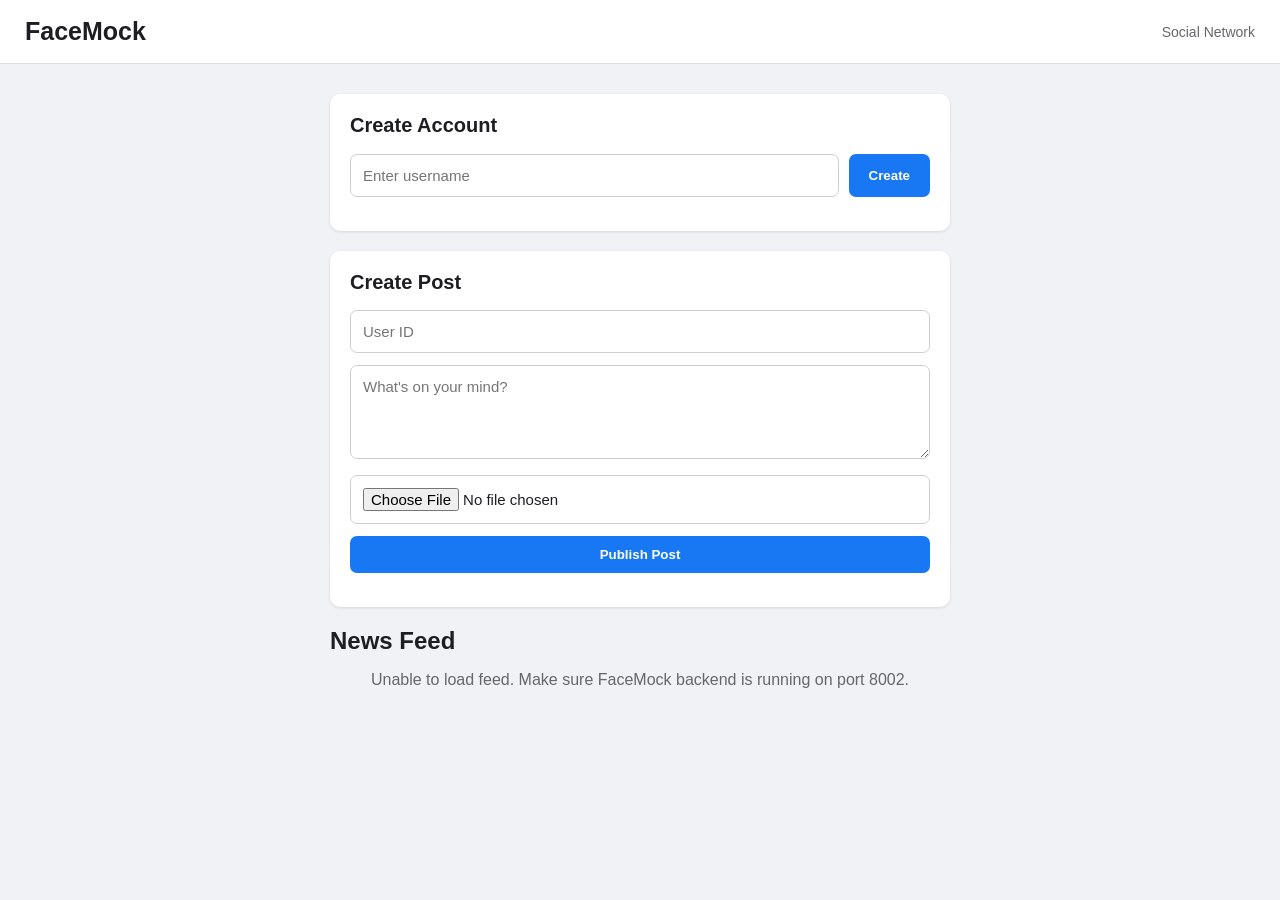
==== internet/facemock/frontend/index.html @ c3dd4117 "doen internet layer" ====
<!DOCTYPE html>
<html lang="en">

<head>
    <meta charset="UTF-8">
    <meta name="viewport" content="width=device-width, initial-scale=1.0">

    <title>FaceMock</title>

    <link rel="stylesheet" href="style.css">
</head>

<body>

    <header class="navbar">
        <div class="logo">FaceMock</div>

        <div class="nav-user">
            Social Network
        </div>
    </header>


    <main>

        <!-- CREATE USER -->

        <section class="card">

            <h2>Create Account</h2>

            <div class="user-row">

                <input
                    id="username"
                    type="text"
                    placeholder="Enter username"
                >

                <button onclick="createUser()">
                    Create
                </button>

            </div>

            <p id="userResult"></p>

        </section>


        <!-- CREATE POST -->

        <section class="card">

            <h2>Create Post</h2>

            <input
                id="userId"
                type="number"
                placeholder="User ID"
            >

            <textarea
                id="caption"
                rows="4"
                placeholder="What's on your mind?"
            ></textarea>

            <input
                id="media"
                type="file"
                accept="image/*,video/*"
            >

            <button
                class="publish"
                onclick="createPost()"
            >
                Publish Post
            </button>

            <p id="postResult"></p>

        </section>


        <!-- FEED -->

        <section>

            <h2 class="feed-heading">
                News Feed
            </h2>

            <div id="feed">

                <p class="loading">
                    Loading posts...
                </p>

            </div>

        </section>

    </main>


    <script src="app.js"></script>

</body>

</html>
---- internet/facemock/frontend/style.css ----
* {
    box-sizing: border-box;
}

body {
    margin: 0;

    font-family:
        Arial,
        Helvetica,
        sans-serif;

    background: #f0f2f5;

    color: #1c1e21;
}


/* NAVBAR */

.navbar {
    height: 64px;

    background: white;

    border-bottom: 1px solid #ddd;

    display: flex;

    align-items: center;

    justify-content: space-between;

    padding: 0 25px;

    position: sticky;

    top: 0;

    z-index: 10;
}

.logo {
    font-size: 25px;

    font-weight: bold;
}

.nav-user {
    color: #65676b;

    font-size: 14px;
}


/* MAIN */

main {
    max-width: 650px;

    margin: 30px auto;

    padding: 0 15px;
}


/* CARD */

.card {
    background: white;

    border-radius: 10px;

    padding: 20px;

    margin-bottom: 20px;

    box-shadow:
        0 1px 3px rgba(0, 0, 0, 0.12);
}

.card h2 {
    margin-top: 0;

    font-size: 20px;
}


/* INPUTS */

input,
textarea {
    width: 100%;

    padding: 12px;

    margin-bottom: 12px;

    border: 1px solid #ccd0d5;

    border-radius: 7px;

    font-size: 15px;

    font-family: inherit;
}

textarea {
    resize: vertical;
}


/* USER */

.user-row {
    display: flex;

    gap: 10px;
}

.user-row input {
    margin-bottom: 0;
}


/* BUTTON */

button {
    border: none;

    border-radius: 7px;

    padding: 11px 20px;

    background: #1877f2;

    color: white;

    font-weight: bold;

    cursor: pointer;
}

button:hover {
    opacity: 0.9;
}

.user-row button {
    white-space: nowrap;
}

.publish {
    width: 100%;
}


/* FEED */

.feed-heading {
    margin-bottom: 15px;
}


/* POST */

.post {
    background: white;

    border-radius: 10px;

    padding: 20px;

    margin-bottom: 15px;

    box-shadow:
        0 1px 3px rgba(0, 0, 0, 0.12);
}

.post-header {
    display: flex;

    align-items: center;

    gap: 10px;

    margin-bottom: 12px;
}

.avatar {
    width: 45px;

    height: 45px;

    border-radius: 50%;

    background: #ddd;

    display: flex;

    align-items: center;

    justify-content: center;

    font-weight: bold;

    font-size: 18px;
}

.username {
    font-weight: bold;
}

.date {
    color: #65676b;

    font-size: 13px;

    margin-top: 3px;
}

.caption {
    font-size: 16px;

    line-height: 1.5;

    margin-bottom: 15px;
}


/* MEDIA */

.post img,
.post video {
    width: 100%;

    max-height: 550px;

    object-fit: contain;

    border-radius: 8px;

    background: #eee;
}


/* STATUS */

.loading {
    text-align: center;

    color: #65676b;
}

#userResult,
#postResult {
    font-size: 14px;

    margin-top: 10px;
}
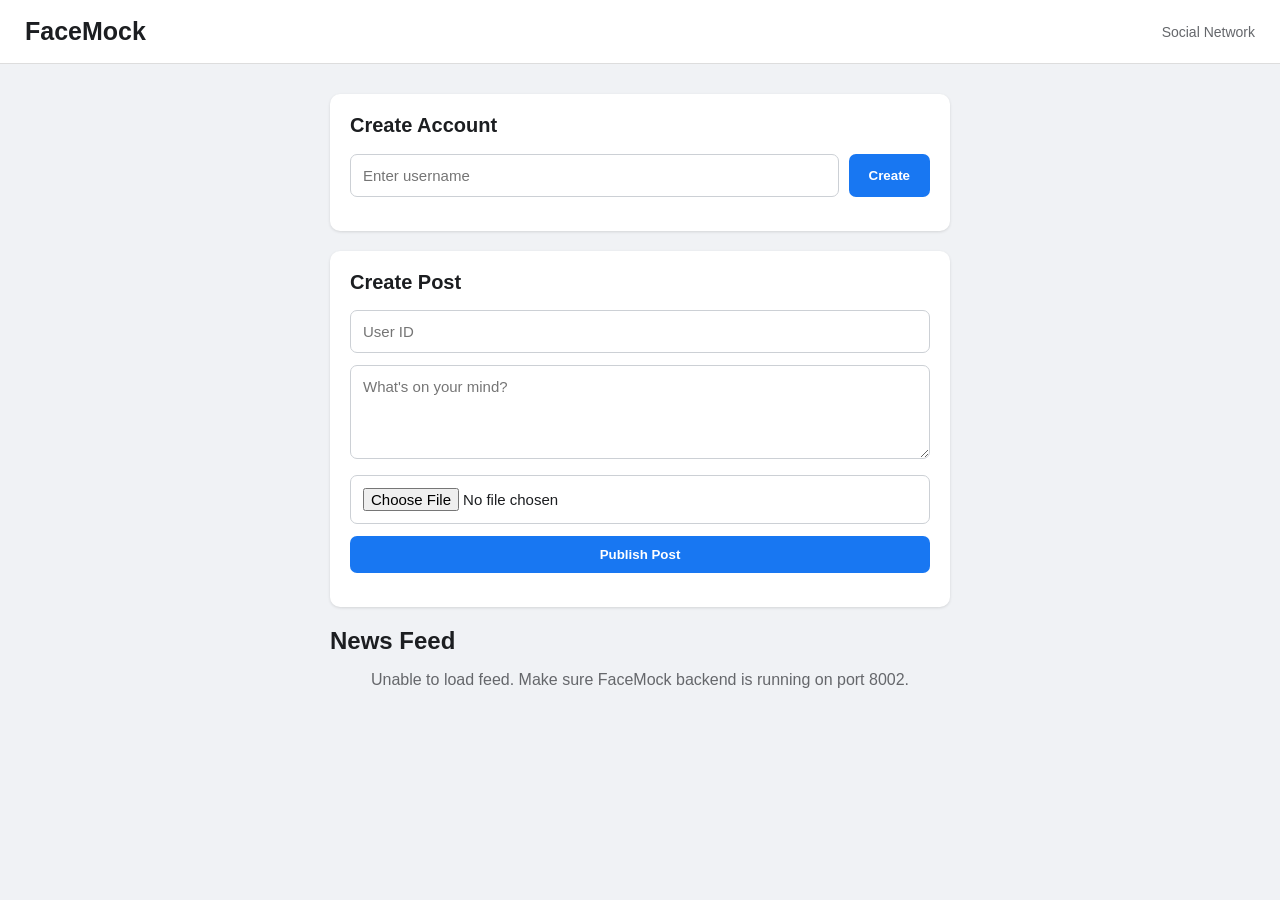
==== commit 4106e584: "Complete internet propagation and provenance workflow Add video and image provenance analysis, propa" ====
--- a/internet/facemock/frontend/index.html
+++ b/internet/facemock/frontend/index.html
@@ -105,7 +105,7 @@
     </main>
 
 
-    <script src="app.js"></script>
+    <script src="app.js?v=2"></script>
 
 </body>
 
